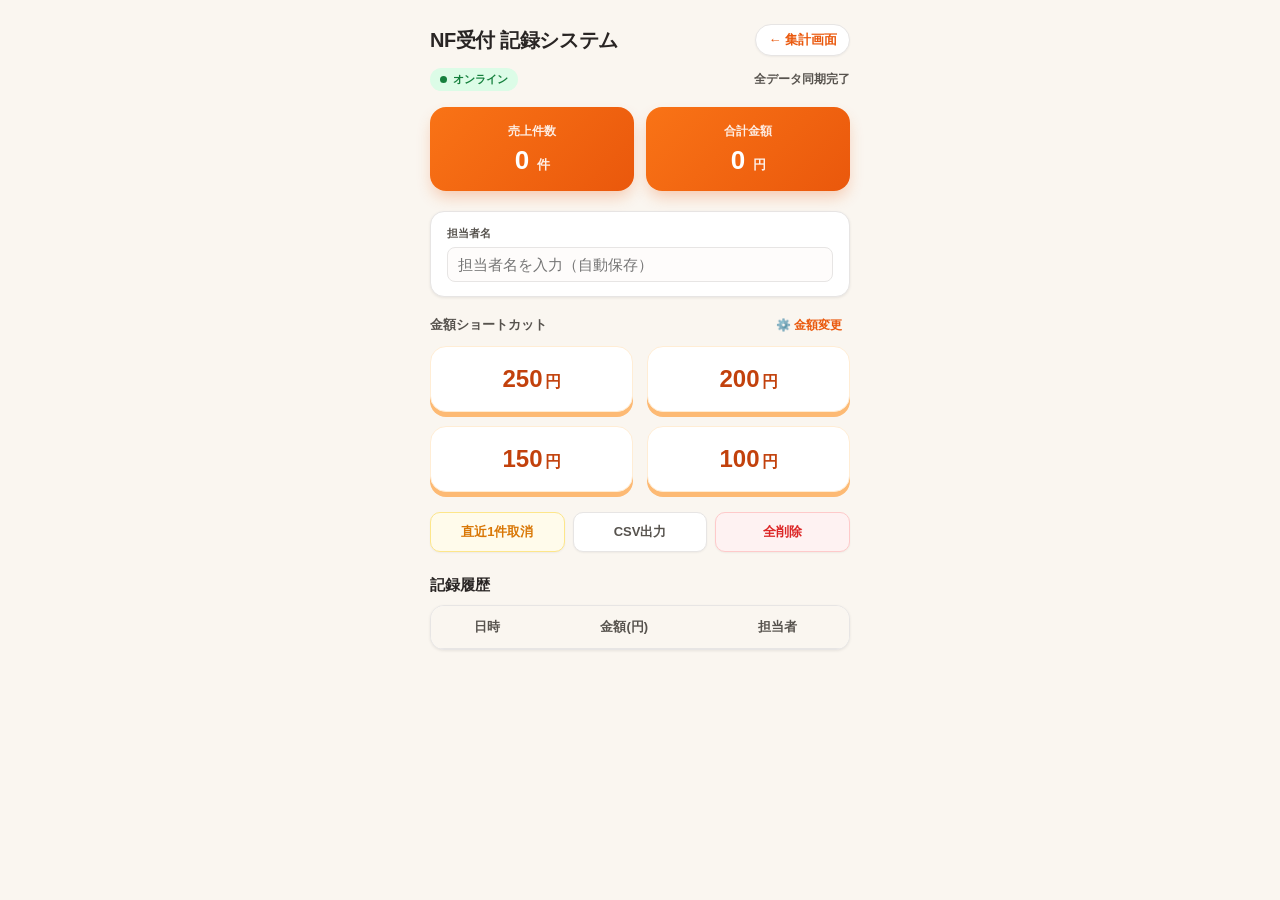
==== input.html @ f5ca7a42 "Update and rename index.html to input.html" ====
<!DOCTYPE html>
<html lang="ja">
<head>
  <meta charset="UTF-8">
  <meta name="viewport" content="width=device-width, initial-scale=1.0, maximum-scale=1.0, user-scalable=no">
  <title>NF受付 記録システム</title>

  <!-- LINE・SNS共有用の表示設定（OGP） -->
  <meta property="og:title" content="NF受付 記録システム">
  <meta property="og:site_name" content="NF受付 記録システム">
  <meta property="og:description" content="NF受付の金額入力・集計システム">
  <meta property="og:type" content="website">
  <meta property="og:url" content="https://ts780-crypto.github.io/nf-reception/">
  <meta property="og:image" content="https://ts780-crypto.github.io/nf-reception/apple-touch-icon.png">

  <!-- PCブラウザ・一部ブラウザ用 (SVG) -->
  <link rel="icon" href="favicon.svg?v=2" type="image/svg+xml">

  <!-- iPhone Safariの「タブ一覧画面」用 -->
  <link rel="icon" type="image/png" sizes="180x180" href="apple-touch-icon.png?v=2">

  <!-- iPhone 「ホーム画面に追加」用 -->
  <link rel="apple-touch-icon" sizes="180x180" href="apple-touch-icon.png?v=2">
  <meta name="apple-mobile-web-app-capable" content="yes">
  <meta name="apple-mobile-web-app-status-bar-style" content="default">
  <meta name="apple-mobile-web-app-title" content="NF受付">

  <!-- Android (Chrome) 用 -->
  <link rel="manifest" href="manifest.json">
  <meta name="theme-color" content="#ea580c">
  
  <link rel="stylesheet" href="style.css?v=1">
 
</head>
<body>

<!-- ヘッダー -->
  <div class="header-bar">
    <h2>NF受付 記録システム</h2>
    <a href="index.html" class="header-nav-link">← 集計画面</a>
  </div>

  <!-- ステータスバー -->
  <div class="status-bar">
    <div id="netStatus" class="net-badge online">
      <span class="status-dot"></span>
      <span id="netStatusText">オンライン</span>
    </div>
    <div id="syncInfo" class="sync-info">全データ同期完了</div>
  </div>

  <!-- 集計カード -->
  <div class="summary-box">
    <div class="summary-card">
      <div class="summary-label">売上件数</div>
      <div class="summary-value" id="totalCount">0 <span class="unit">件</span></div>
    </div>
    <div class="summary-card">
      <div class="summary-label">合計金額</div>
      <div class="summary-value" id="totalAmount">0 <span class="unit">円</span></div>
    </div>
  </div>

  <!-- 担当者入力欄 -->
  <div class="user-box">
    <label for="userName">担当者名</label>
    <input type="text" id="userName" placeholder="担当者名を入力（自動保存）" oninput="localStorage.setItem('savedUserName', this.value)">
  </div>

  <!-- 金額ボタン設定ヘッダー -->
  <div class="btn-header">
    <span class="btn-header-title">金額ショートカット</span>
    <button type="button" class="btn-settings-toggle" onclick="toggleSettings()">⚙️ 金額変更</button>
  </div>

  <!-- 金額設定パネル（初期状態は非表示） -->
  <div id="settingsPanel" class="settings-panel" style="display: none;">
    <p class="settings-desc">ボタンの金額を変更できます（この端末のみ保存）</p>
    <div class="settings-inputs">
      <input type="number" id="preset1" placeholder="ボタン1">
      <input type="number" id="preset2" placeholder="ボタン2">
      <input type="number" id="preset3" placeholder="ボタン3">
      <input type="number" id="preset4" placeholder="ボタン4">
    </div>
    <div style="display: flex; gap: 8px; margin-top: 10px;">
      <button type="button" class="btn-action" style="flex: 1;" onclick="resetPresets()">デフォルトに戻す</button>
      <button type="button" class="btn-action" style="flex: 1; background-color: var(--primary); color: #ffffff; border: none;" onclick="savePresets()">設定を保存</button>
    </div>
  </div>

  <!-- 金額ボタン（JavaScriptで動的描画） -->
  <div class="btn-grid" id="btnGrid"></div>

  <!-- 操作ボタン群 -->
  <div class="action-group">
    <button type="button" class="btn-action cancel" onclick="直近1件削除()">直近1件取消</button>
    <button type="button" class="btn-action" onclick="csvダウンロード()">CSV出力</button>
    <button type="button" class="btn-action delete" onclick="データ全削除()">全削除</button>
  </div>

  <!-- 記録履歴テーブル -->
  <h3>記録履歴</h3>
  <div class="table-card">
    <table>
      <thead>
        <tr>
          <th>日時</th>
          <th>金額(円)</th>
          <th>担当者</th>
        </tr>
      </thead>
      <tbody id="logTableBody">
        <!-- JavaScriptで描画 -->
      </tbody>
    </table>
  </div>

  <script src="app.js"></script>
</body>
</html>
---- style.css ----
/* ==========================================
   1. カラー変数（テーマ設定）
   ========================================== */
:root {
  --bg-color: #faf6f0;
  --card-bg: #ffffff;
  --text-main: #292524;
  --text-sub: #57534e;
  --primary: #ea580c;
  --link-color: #ea580c;
  --border: #e7e5e4;
  --input-bg: #fefcfb;

  --btn-bg: #ffffff;
  --btn-text: #c2410c;
  --btn-border: #ffedd5;
  --btn-shadow: #fdba74;
  --btn-active-bg: #fff7ed;

  --action-bg: #ffffff;
  --action-text: #57534e;
  --action-active: #f5f5f4;
  --cancel-bg: #fffbeb;
  --cancel-border: #fde68a;
  --cancel-text: #d97706;
  --delete-bg: #fef2f2;
  --delete-border: #fecaca;
  --delete-text: #dc2626;

  --table-header-bg: #faf6f0;
  --table-border: #f5f5f4;

  --status-online-bg: #dcfce7;
  --status-online-text: #15803d;
  --status-offline-bg: #fef3c7;
  --status-offline-text: #b45309;
}

/* ダークモード */
@media (prefers-color-scheme: dark) {
  :root {
    --bg-color: #1c1917;
    --card-bg: #292524;
    --text-main: #f5f5f4;
    --text-sub: #a8a29e;
    --primary: #f97316;
    --link-color: #fb923c;
    --border: #44403c;
    --input-bg: #1c1917;

    --btn-bg: #292524;
    --btn-text: #fb923c;
    --btn-border: #ea580c;
    --btn-shadow: #9a3412;
    --btn-active-bg: #431407;

    --action-bg: #292524;
    --action-text: #d6d3d1;
    --action-active: #44403c;
    --cancel-bg: #451a03;
    --cancel-border: #78350f;
    --cancel-text: #fbbf24;
    --delete-bg: #450a0a;
    --delete-border: #7f1d1d;
    --delete-text: #f87171;

    --table-header-bg: #1c1917;
    --table-border: #44403c;

    --status-online-bg: #064e3b;
    --status-online-text: #4ade80;
    --status-offline-bg: #78350f;
    --status-offline-text: #fef08a;
  }
}

/* ==========================================
   2. ベーススタイル
   ========================================== */
body {
  font-family: -apple-system, BlinkMacSystemFont, "Segoe UI", Roboto, "Helvetica Neue", Arial, sans-serif;
  padding: 24px 16px;
  max-width: 420px;
  margin: 0 auto;
  background-color: var(--bg-color);
  color: var(--text-main);
  -webkit-font-smoothing: antialiased;
  transition: background-color 0.3s, color 0.3s;
}

button {
  touch-action: manipulation;
  -webkit-tap-highlight-color: transparent;
  font-family: inherit;
}

/* ==========================================
   3. ヘッダー＆ナビゲーション
   ========================================== */
.header-bar {
  display: flex;
  justify-content: space-between;
  align-items: center;
  margin-bottom: 12px;
}
.header-bar h2 {
  margin: 0;
  font-size: 20px;
  font-weight: 700;
  color: var(--text-main);
  letter-spacing: -0.02em;
}
.header-nav-link {
  font-size: 13px;
  font-weight: 600;
  color: var(--link-color);
  text-decoration: none;
  padding: 6px 12px;
  background-color: var(--card-bg);
  border: 1px solid var(--border);
  border-radius: 20px;
  box-shadow: 0 1px 2px rgba(0,0,0,0.05);
  transition: opacity 0.2s, background-color 0.3s;
  white-space: nowrap;
}
.header-nav-link:active {
  opacity: 0.7;
}

/* ==========================================
   4. ステータスバー
   ========================================== */
.status-bar, .status-sub-bar {
  display: flex;
  justify-content: space-between;
  align-items: center;
  margin-bottom: 16px;
  font-size: 11px;
  font-weight: 600;
}
.net-badge, .status-badge {
  display: inline-flex;
  align-items: center;
  gap: 6px;
  padding: 4px 10px;
  border-radius: 20px;
  transition: all 0.3s;
}
.net-badge.online, .status-badge { background-color: var(--status-online-bg); color: var(--status-online-text); }
.net-badge.offline { background-color: var(--status-offline-bg); color: var(--status-offline-text); }
.status-dot { width: 7px; height: 7px; border-radius: 50%; background-color: currentColor; }
.sync-info, .last-update { color: var(--text-sub); font-size: 12px; }

/* ==========================================
   5. 集計カード（共通）
   ========================================== */
.summary-box { display: grid; grid-template-columns: 1fr 1fr; gap: 12px; margin-bottom: 20px; }
.summary-grid { display: flex; flex-direction: column; gap: 16px; }

.summary-card {
  background: linear-gradient(135deg, #f97316 0%, #ea580c 100%);
  border-radius: 16px;
  padding: 16px 10px;
  text-align: center;
  color: #ffffff;
  box-shadow: 0 8px 16px -3px rgba(234, 88, 12, 0.3);
  display: flex;
  flex-direction: column;
  justify-content: center;
}
.summary-grid .summary-card { padding: 24px 16px; border-radius: 20px; }

.summary-card .summary-label, .summary-card .label {
  font-size: 12px;
  font-weight: 600;
  color: rgba(255, 255, 255, 0.88);
  margin-bottom: 6px;
}
.summary-grid .summary-card .label { font-size: 14px; margin-bottom: 8px; letter-spacing: 0.05em; }

.summary-card .summary-value, .summary-card .value {
  font-size: 26px;
  font-weight: 800;
  color: #ffffff;
  letter-spacing: -0.03em;
  line-height: 1.1;
}
.summary-grid .summary-card .value { font-size: 42px; line-height: 1; }

.summary-card .unit { font-size: 13px; font-weight: 600; opacity: 0.9; margin-left: 2px; }
.summary-grid .summary-card .unit { font-size: 18px; margin-left: 4px; }

/* ==========================================
   6. 入力画面固有パーツ (index.html)
   ========================================== */
.user-box {
  background: var(--card-bg);
  padding: 14px 16px;
  border-radius: 14px;
  margin-bottom: 16px;
  box-shadow: 0 1px 3px rgba(0, 0, 0, 0.08);
  border: 1px solid var(--border);
}
.user-box label { display: block; font-size: 11px; font-weight: 600; color: var(--text-sub); margin-bottom: 6px; }
.user-box input {
  width: 100%; padding: 8px 10px; box-sizing: border-box;
  border: 1px solid var(--border); border-radius: 8px; font-size: 15px;
  color: var(--text-main); background-color: var(--input-bg); outline: none;
}
.user-box input:focus { border-color: var(--primary); }

.btn-grid { display: grid; grid-template-columns: 1fr 1fr; gap: 14px; margin-bottom: 20px; }
button.btn-input {
  padding: 18px 10px; font-size: 24px; font-weight: 700;
  background: var(--btn-bg); color: var(--btn-text);
  border: 1px solid var(--btn-border); border-radius: 16px; cursor: pointer;
  box-shadow: 0 5px 0 var(--btn-shadow); transition: all 0.06s ease;
  user-select: none; -webkit-user-select: none;
}
button.btn-input .btn-unit { font-size: 16px; font-weight: 600; margin-left: 2px; }
button.btn-input:active { transform: translateY(5px); box-shadow: 0 0 0 var(--btn-shadow); background-color: var(--btn-active-bg); }

.action-group { display: flex; gap: 8px; margin-bottom: 24px; }
.btn-action {
  flex: 1; padding: 10px 4px; cursor: pointer; border-radius: 10px;
  border: 1px solid var(--border); background: var(--action-bg);
  font-size: 13px; font-weight: 600; color: var(--action-text);
  box-shadow: 0 1px 2px rgba(0,0,0,0.05);
}
.btn-action:active { background-color: var(--action-active); }
.btn-action.cancel { color: var(--cancel-text); border-color: var(--cancel-border); background-color: var(--cancel-bg); }
.btn-action.delete { color: var(--delete-text); border-color: var(--delete-border); background-color: var(--delete-bg); }

h3 { font-size: 15px; font-weight: 700; color: var(--text-main); margin-bottom: 10px; }
.table-card { background: var(--card-bg); border-radius: 14px; overflow: hidden; border: 1px solid var(--border); box-shadow: 0 1px 3px rgba(0, 0, 0, 0.08); }
table { width: 100%; border-collapse: collapse; }
th, td { padding: 12px 10px; text-align: center; font-size: 13px; }
th { background: var(--table-header-bg); color: var(--text-sub); font-weight: 600; border-bottom: 1px solid var(--border); }
td { border-bottom: 1px solid var(--table-border); color: var(--text-main); }
tr:last-child td { border-bottom: none; }

.pending-tag {
  display: inline-block; font-size: 10px; padding: 2px 6px; border-radius: 4px;
  background-color: var(--cancel-bg); color: var(--cancel-text);
  border: 1px solid var(--cancel-border); margin-left: 4px;
}

/* ==========================================
   7. 金額設定パネル（カスタムボタン用）
   ========================================== */
.btn-header {
  display: flex;
  justify-content: space-between;
  align-items: center;
  margin-bottom: 8px;
}
.btn-header-title {
  font-size: 13px;
  font-weight: 700;
  color: var(--text-sub);
}
.btn-settings-toggle {
  background: none;
  border: none;
  color: var(--link-color);
  font-size: 12px;
  font-weight: 600;
  cursor: pointer;
  padding: 4px 8px;
  border-radius: 6px;
}
.btn-settings-toggle:active {
  background-color: var(--btn-active-bg);
}

.settings-panel {
  background: var(--card-bg);
  border: 1px solid var(--border);
  border-radius: 12px;
  padding: 12px;
  margin-bottom: 16px;
}
.settings-desc {
  font-size: 11px;
  color: var(--text-sub);
  margin: 0 0 10px 0;
}
.settings-inputs {
  display: grid;
  grid-template-columns: 1fr 1fr;
  gap: 8px;
}
.settings-inputs input {
  width: 100%;
  padding: 8px;
  box-sizing: border-box;
  border: 1px solid var(--border);
  border-radius: 8px;
  font-size: 14px;
  background-color: var(--input-bg);
  color: var(--text-main);
  outline: none;
}
.settings-inputs input:focus {
  border-color: var(--primary);
}
/* ==========================================
   8. 集計モニター固有パーツ (viewer.html)
   ========================================== */
.history-header {
  display: flex;
  justify-content: space-between;
  align-items: center;
  margin-bottom: 10px;
}
.history-header h3 {
  margin: 0;
}
.toggle-group {
  display: flex;
  gap: 2px;
  background: var(--card-bg);
  padding: 3px;
  border-radius: 8px;
  border: 1px solid var(--border);
}
.btn-toggle {
  font-size: 11px;
  font-weight: 600;
  padding: 4px 10px;
  border-radius: 6px;
  border: none;
  background: transparent;
  color: var(--text-sub);
  cursor: pointer;
  transition: all 0.2s ease;
}
.btn-toggle.active {
  background: var(--primary);
  color: #ffffff;
  box-shadow: 0 1px 2px rgba(0,0,0,0.1);
}
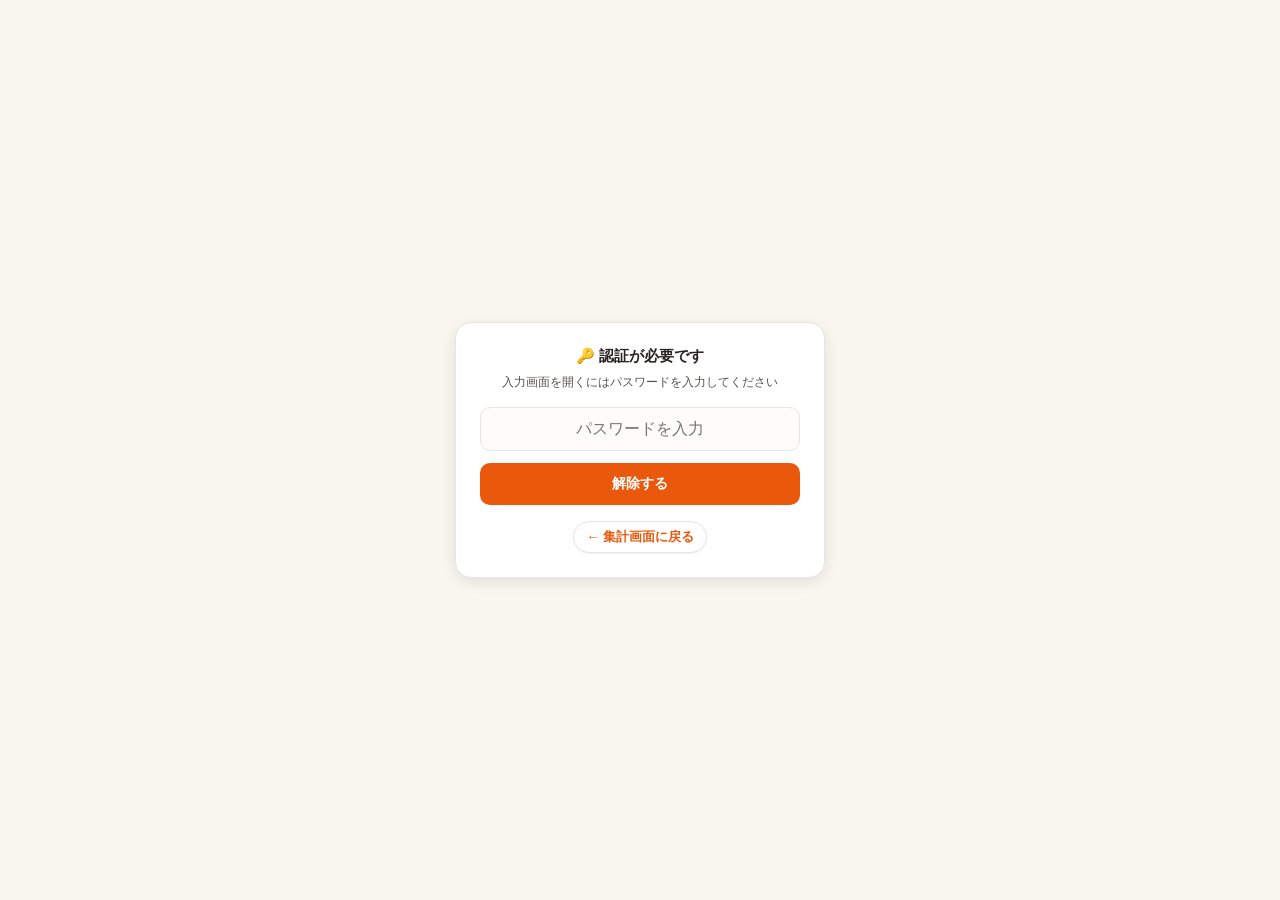
==== commit b97de33f: "Update input.html" ====
--- a/input.html
+++ b/input.html
@@ -33,8 +33,23 @@
  
 </head>
 <body>
-
-<!-- ヘッダー -->
+  
+  <!-- パスワード認証画面（初期状態） -->
+  <div id="authOverlay" class="auth-overlay">
+    <div class="auth-card">
+      <h3>🔑 認証が必要です</h3>
+      <p style="font-size: 12px; color: var(--text-sub); margin: 0;">入力画面を開くにはパスワードを入力してください</p>
+      
+      <form onsubmit="authenticate(event)">
+        <input type="password" id="passInput" placeholder="パスワードを入力" autocomplete="current-password">
+        <button type="submit" class="btn-action" style="width: 100%; background: var(--primary); color: #ffffff; border: none; padding: 12px; font-size: 14px;">解除する</button>
+      </form>
+      
+      <p id="authError" style="color: var(--delete-text); font-size: 12px; margin: 10px 0 0 0; display: none;">パスワードが違います</p>
+      <a href="index.html" class="header-nav-link" style="display: inline-block; margin-top: 16px;">← 集計画面に戻る</a>
+    </div>
+  </div>
+  <!-- ヘッダー -->
   <div class="header-bar">
     <h2>NF受付 記録システム</h2>
     <a href="index.html" class="header-nav-link">← 集計画面</a>
--- a/style.css
+++ b/style.css
@@ -340,3 +340,54 @@
   color: #ffffff;
   box-shadow: 0 1px 2px rgba(0,0,0,0.1);
 }
+/* ==========================================
+   9. パスワード認証画面 (input.html)
+   ========================================== */
+.auth-overlay {
+  position: fixed;
+  top: 0;
+  left: 0;
+  width: 100%;
+  height: 100%;
+  background: var(--bg-color);
+  display: flex;
+  flex-direction: column;
+  justify-content: center;
+  align-items: center;
+  z-index: 9999;
+  padding: 24px;
+  box-sizing: border-box;
+}
+
+.auth-card {
+  background: var(--card-bg);
+  border: 1px solid var(--border);
+  border-radius: 16px;
+  padding: 24px;
+  width: 100%;
+  max-width: 320px;
+  text-align: center;
+  box-shadow: 0 4px 16px rgba(0, 0, 0, 0.1);
+}
+
+.auth-card h3 {
+  margin: 0 0 8px 0;
+}
+
+.auth-card input {
+  width: 100%;
+  padding: 12px;
+  margin: 16px 0 12px 0;
+  box-sizing: border-box;
+  border: 1px solid var(--border);
+  border-radius: 10px;
+  font-size: 16px;
+  text-align: center;
+  background: var(--input-bg);
+  color: var(--text-main);
+  outline: none;
+}
+
+.auth-card input:focus {
+  border-color: var(--primary);
+}
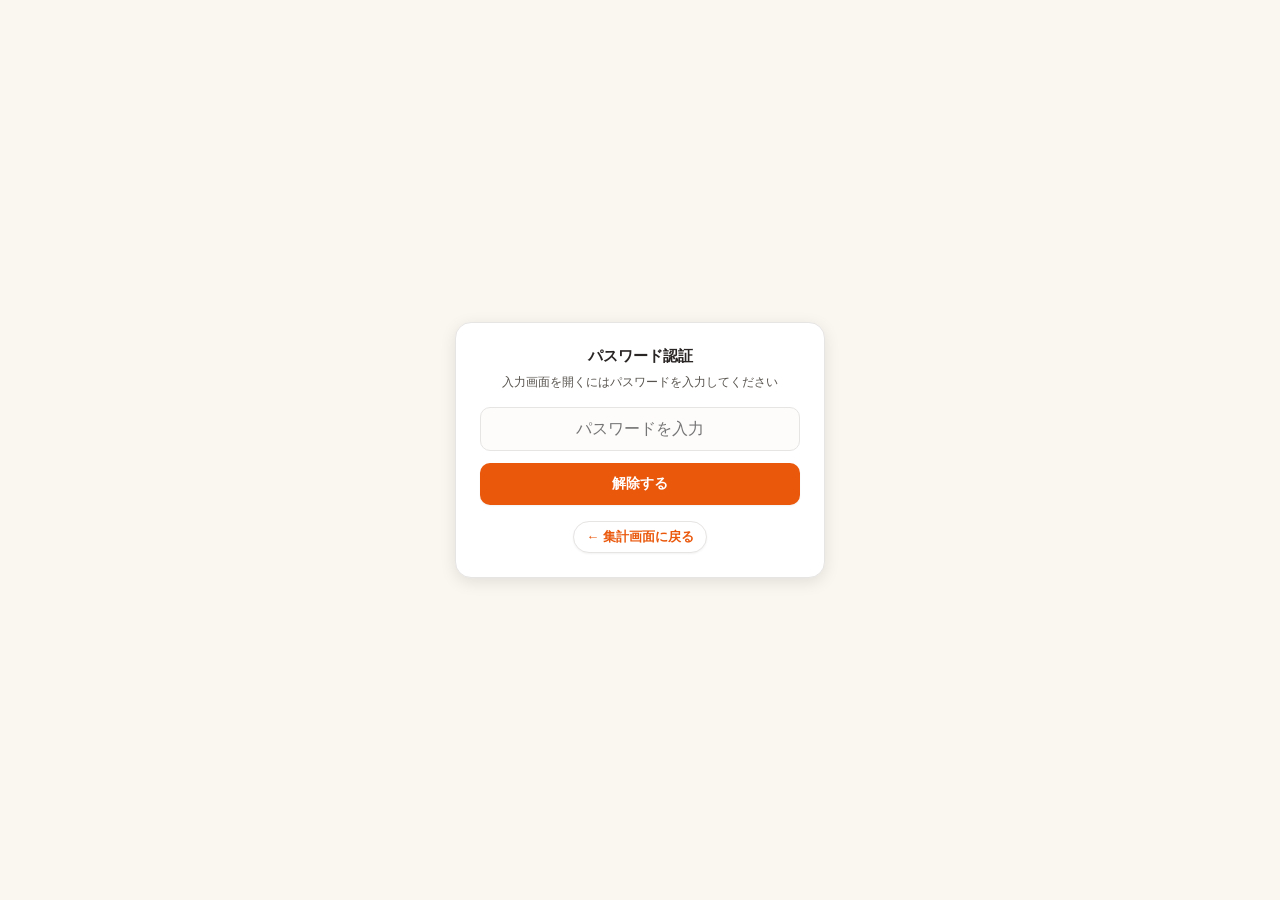
==== commit d6d11f98: "Update input.html" ====
--- a/input.html
+++ b/input.html
@@ -37,7 +37,7 @@
   <!-- パスワード認証画面（初期状態） -->
   <div id="authOverlay" class="auth-overlay">
     <div class="auth-card">
-      <h3>🔑 認証が必要です</h3>
+      <h3>パスワード認証</h3>
       <p style="font-size: 12px; color: var(--text-sub); margin: 0;">入力画面を開くにはパスワードを入力してください</p>
       
       <form onsubmit="authenticate(event)">
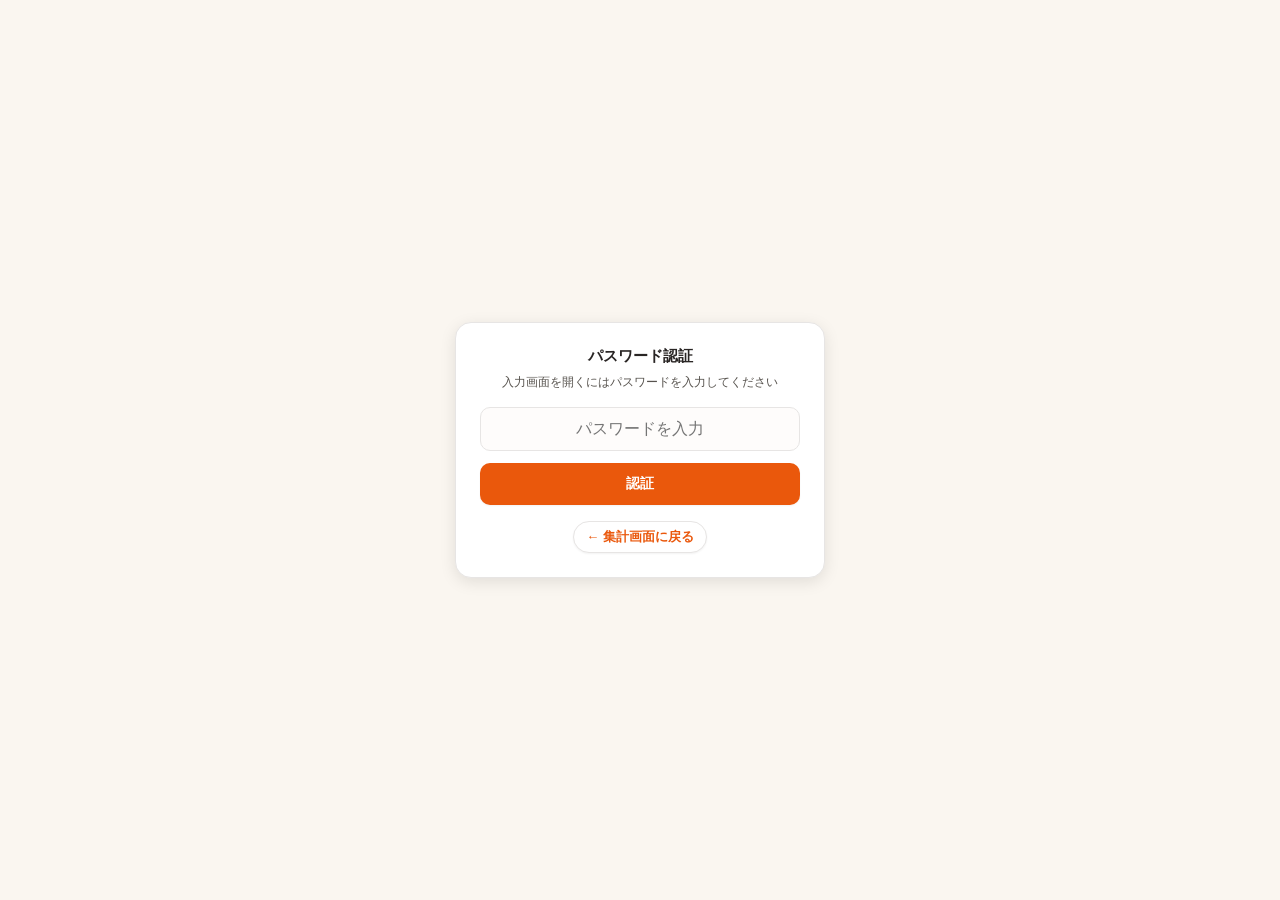
==== commit e32e2791: "Update input.html" ====
--- a/input.html
+++ b/input.html
@@ -42,7 +42,7 @@
       
       <form onsubmit="authenticate(event)">
         <input type="password" id="passInput" placeholder="パスワードを入力" autocomplete="current-password">
-        <button type="submit" class="btn-action" style="width: 100%; background: var(--primary); color: #ffffff; border: none; padding: 12px; font-size: 14px;">解除する</button>
+        <button type="submit" class="btn-action" style="width: 100%; background: var(--primary); color: #ffffff; border: none; padding: 12px; font-size: 14px;">認証</button>
       </form>
       
       <p id="authError" style="color: var(--delete-text); font-size: 12px; margin: 10px 0 0 0; display: none;">パスワードが違います</p>
@@ -85,7 +85,7 @@
   <!-- 金額ボタン設定ヘッダー -->
   <div class="btn-header">
     <span class="btn-header-title">金額ショートカット</span>
-    <button type="button" class="btn-settings-toggle" onclick="toggleSettings()">⚙️ 金額変更</button>
+    <button type="button" class="btn-settings-toggle" onclick="toggleSettings()">金額変更</button>
   </div>
 
   <!-- 金額設定パネル（初期状態は非表示） -->
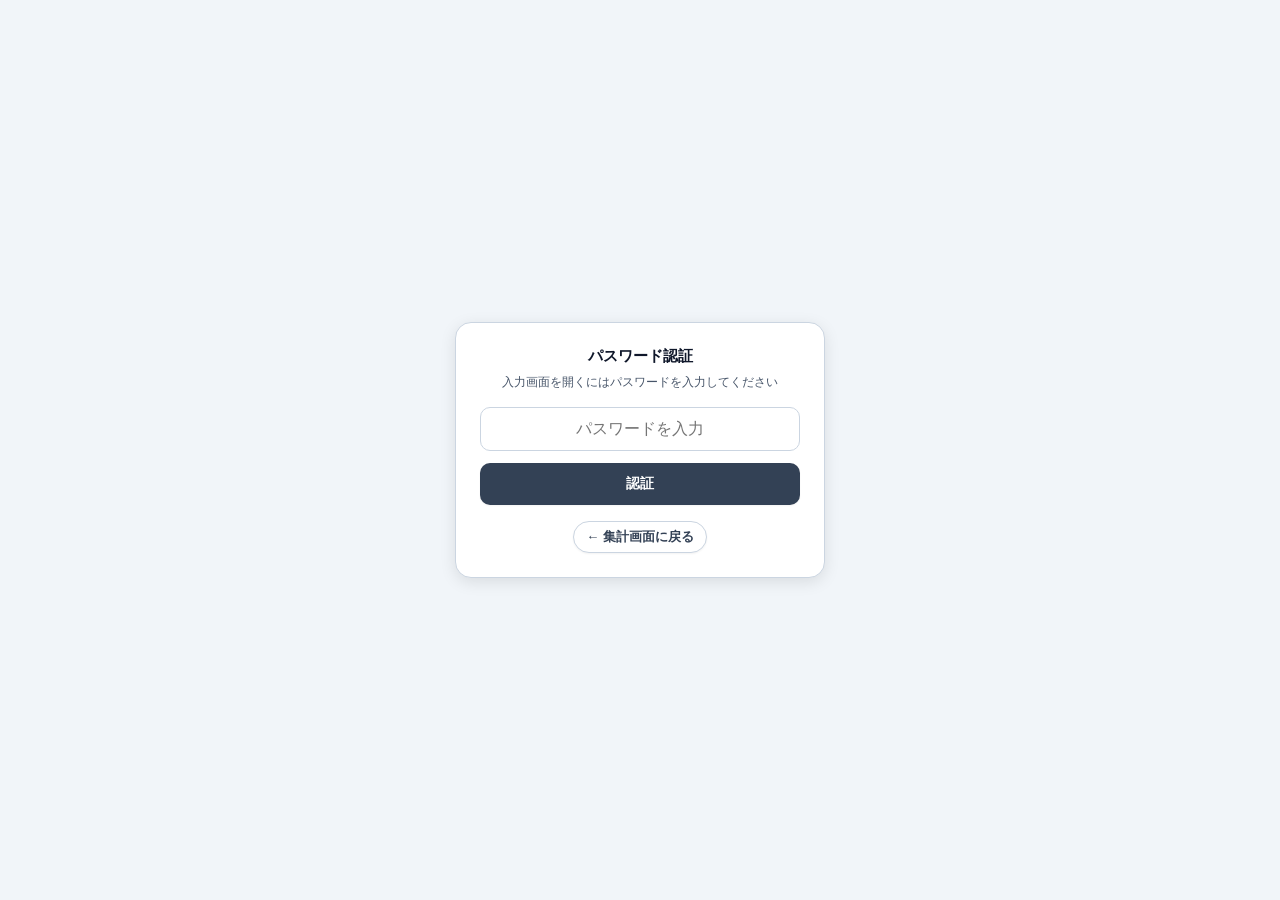
==== commit 99e601bb: "Update input.html" ====
--- a/input.html
+++ b/input.html
@@ -32,7 +32,7 @@
   <link rel="stylesheet" href="style.css?v=1">
  
 </head>
-<body>
+<body ontouchstart="">
   
   <!-- パスワード認証画面（初期状態） -->
   <div id="authOverlay" class="auth-overlay">
--- a/style.css
+++ b/style.css
@@ -1,62 +1,68 @@
 /* ==========================================
-   1. カラー変数（テーマ設定）
+   1. カラー変数（テーマ設定: ダークブルーグレー）
    ========================================== */
 :root {
-  --bg-color: #faf6f0;
-  --card-bg: #ffffff;
-  --text-main: #292524;
-  --text-sub: #57534e;
-  --primary: #ea580c;
-  --link-color: #ea580c;
-  --border: #e7e5e4;
-  --input-bg: #fefcfb;
-
+  --bg-color: #f1f5f9;           /* 全体背景: 淡いブルーグレー */
+  --card-bg: #ffffff;            /* カード背景 */
+  --text-main: #0f172a;          /* メイン文字: 濃いダークスレート */
+  --text-sub: #475569;           /* サブ文字 */
+  --primary: #334155;            /* メインアクセント */
+  --link-color: #334155;        /* リンクカラー */
+  --border: #cbd5e1;             /* 境界線 */
+  --input-bg: #ffffff;           /* 入力欄背景 */
+
+  /* 金額入力ボタン（視認性と境界線を強調） */
   --btn-bg: #ffffff;
-  --btn-text: #c2410c;
-  --btn-border: #ffedd5;
-  --btn-shadow: #fdba74;
-  --btn-active-bg: #fff7ed;
-
-  --action-bg: #ffffff;
-  --action-text: #57534e;
-  --action-active: #f5f5f4;
-  --cancel-bg: #fffbeb;
+  --btn-text: #0f172a;
+  --btn-border: #64748b;        /* くっきりした枠線 */
+  --btn-shadow: #94a3b8;        /* 押す前の立体的な影 */
+  --btn-active-bg: #e2e8f0;
+
+  /* アクションボタン */
+  --action-bg: #e2e8f0;
+  --action-text: #1e293b;
+  --action-active: #cbd5e1;
+  --cancel-bg: #fef3c7;
   --cancel-border: #fde68a;
-  --cancel-text: #d97706;
-  --delete-bg: #fef2f2;
-  --delete-border: #fecaca;
-  --delete-text: #dc2626;
-
-  --table-header-bg: #faf6f0;
-  --table-border: #f5f5f4;
-
-  --status-online-bg: #dcfce7;
-  --status-online-text: #15803d;
-  --status-offline-bg: #fef3c7;
-  --status-offline-text: #b45309;
+  --cancel-text: #b45309;
+  --delete-bg: #ffe4e6;
+  --delete-border: #fecdd3;
+  --delete-text: #9f1239;
+
+  /* テーブル */
+  --table-header-bg: #e2e8f0;
+  --table-border: #cbd5e1;
+
+  /* ステータスバー */
+  --status-online-bg: #ccfbf1;
+  --status-online-text: #0f766e;
+  --status-offline-bg: #ffedd5;
+  --status-offline-text: #9a3412;
 }
 
 /* ダークモード */
 @media (prefers-color-scheme: dark) {
   :root {
-    --bg-color: #1c1917;
-    --card-bg: #292524;
-    --text-main: #f5f5f4;
-    --text-sub: #a8a29e;
-    --primary: #f97316;
-    --link-color: #fb923c;
-    --border: #44403c;
-    --input-bg: #1c1917;
-
-    --btn-bg: #292524;
-    --btn-text: #fb923c;
-    --btn-border: #ea580c;
-    --btn-shadow: #9a3412;
-    --btn-active-bg: #431407;
-
-    --action-bg: #292524;
-    --action-text: #d6d3d1;
-    --action-active: #44403c;
+    --bg-color: #0f172a;         /* 深みのあるダークスレート */
+    --card-bg: #1e293b;          /* カード背景 */
+    --text-main: #f8fafc;        /* メイン文字 */
+    --text-sub: #cbd5e1;         /* サブ文字 */
+    --primary: #94a3b8;          /* メインアクセント */
+    --link-color: #cbd5e1;
+    --border: #334155;
+    --input-bg: #0f172a;
+
+    /* 金額入力ボタン */
+    --btn-bg: #334155;
+    --btn-text: #ffffff;
+    --btn-border: #64748b;
+    --btn-shadow: #0f172a;       /* 暗い画面用の影 */
+    --btn-active-bg: #475569;
+
+    /* アクションボタン */
+    --action-bg: #334155;
+    --action-text: #f8fafc;
+    --action-active: #475569;
     --cancel-bg: #451a03;
     --cancel-border: #78350f;
     --cancel-text: #fbbf24;
@@ -64,13 +70,15 @@
     --delete-border: #7f1d1d;
     --delete-text: #f87171;
 
-    --table-header-bg: #1c1917;
-    --table-border: #44403c;
-
-    --status-online-bg: #064e3b;
-    --status-online-text: #4ade80;
-    --status-offline-bg: #78350f;
-    --status-offline-text: #fef08a;
+    /* テーブル */
+    --table-header-bg: #0f172a;
+    --table-border: #334155;
+
+    /* ステータスバー */
+    --status-online-bg: #115e59;
+    --status-online-text: #2dd4bf;
+    --status-offline-bg: #7c2d12;
+    --status-offline-text: #ff844c;
   }
 }
 
@@ -152,18 +160,18 @@
 .sync-info, .last-update { color: var(--text-sub); font-size: 12px; }
 
 /* ==========================================
-   5. 集計カード（共通）
+   5. 集計カード（落ち着いたダークスレート）
    ========================================== */
 .summary-box { display: grid; grid-template-columns: 1fr 1fr; gap: 12px; margin-bottom: 20px; }
 .summary-grid { display: flex; flex-direction: column; gap: 16px; }
 
 .summary-card {
-  background: linear-gradient(135deg, #f97316 0%, #ea580c 100%);
+  background: linear-gradient(135deg, #334155 0%, #0f172a 100%);
   border-radius: 16px;
   padding: 16px 10px;
   text-align: center;
   color: #ffffff;
-  box-shadow: 0 8px 16px -3px rgba(234, 88, 12, 0.3);
+  box-shadow: 0 8px 16px -3px rgba(15, 23, 42, 0.3);
   display: flex;
   flex-direction: column;
   justify-content: center;
@@ -209,16 +217,36 @@
 }
 .user-box input:focus { border-color: var(--primary); }
 
+/* 入力ボタン＆押し込み（へこむ）アニメーションの復元 */
 .btn-grid { display: grid; grid-template-columns: 1fr 1fr; gap: 14px; margin-bottom: 20px; }
-button.btn-input {
-  padding: 18px 10px; font-size: 24px; font-weight: 700;
-  background: var(--btn-bg); color: var(--btn-text);
-  border: 1px solid var(--btn-border); border-radius: 16px; cursor: pointer;
-  box-shadow: 0 5px 0 var(--btn-shadow); transition: all 0.06s ease;
-  user-select: none; -webkit-user-select: none;
-}
-button.btn-input .btn-unit { font-size: 16px; font-weight: 600; margin-left: 2px; }
-button.btn-input:active { transform: translateY(5px); box-shadow: 0 0 0 var(--btn-shadow); background-color: var(--btn-active-bg); }
+
+.btn-input {
+  padding: 18px 10px;
+  font-size: 24px;
+  font-weight: 700;
+  background: var(--btn-bg);
+  color: var(--btn-text);
+  border: 1.5px solid var(--btn-border);
+  border-radius: 16px;
+  cursor: pointer;
+  box-shadow: 0 5px 0 var(--btn-shadow);
+  transition: transform 0.05s ease, box-shadow 0.05s ease, background-color 0.05s ease;
+  user-select: none;
+  -webkit-user-select: none;
+  display: flex;
+  align-items: baseline;
+  justify-content: center;
+  width: 100%;
+}
+
+.btn-input .btn-unit { font-size: 16px; font-weight: 600; margin-left: 2px; }
+
+/* 押した時の「へこむ」スタイル */
+.btn-input:active {
+  transform: translateY(5px) !important;
+  box-shadow: 0 0 0 var(--btn-shadow) !important;
+  background-color: var(--btn-active-bg) !important;
+}
 
 .action-group { display: flex; gap: 8px; margin-bottom: 24px; }
 .btn-action {
@@ -304,6 +332,7 @@
 .settings-inputs input:focus {
   border-color: var(--primary);
 }
+
 /* ==========================================
    8. 集計モニター固有パーツ (viewer.html)
    ========================================== */
@@ -340,6 +369,7 @@
   color: #ffffff;
   box-shadow: 0 1px 2px rgba(0,0,0,0.1);
 }
+
 /* ==========================================
    9. パスワード認証画面 (input.html)
    ========================================== */
